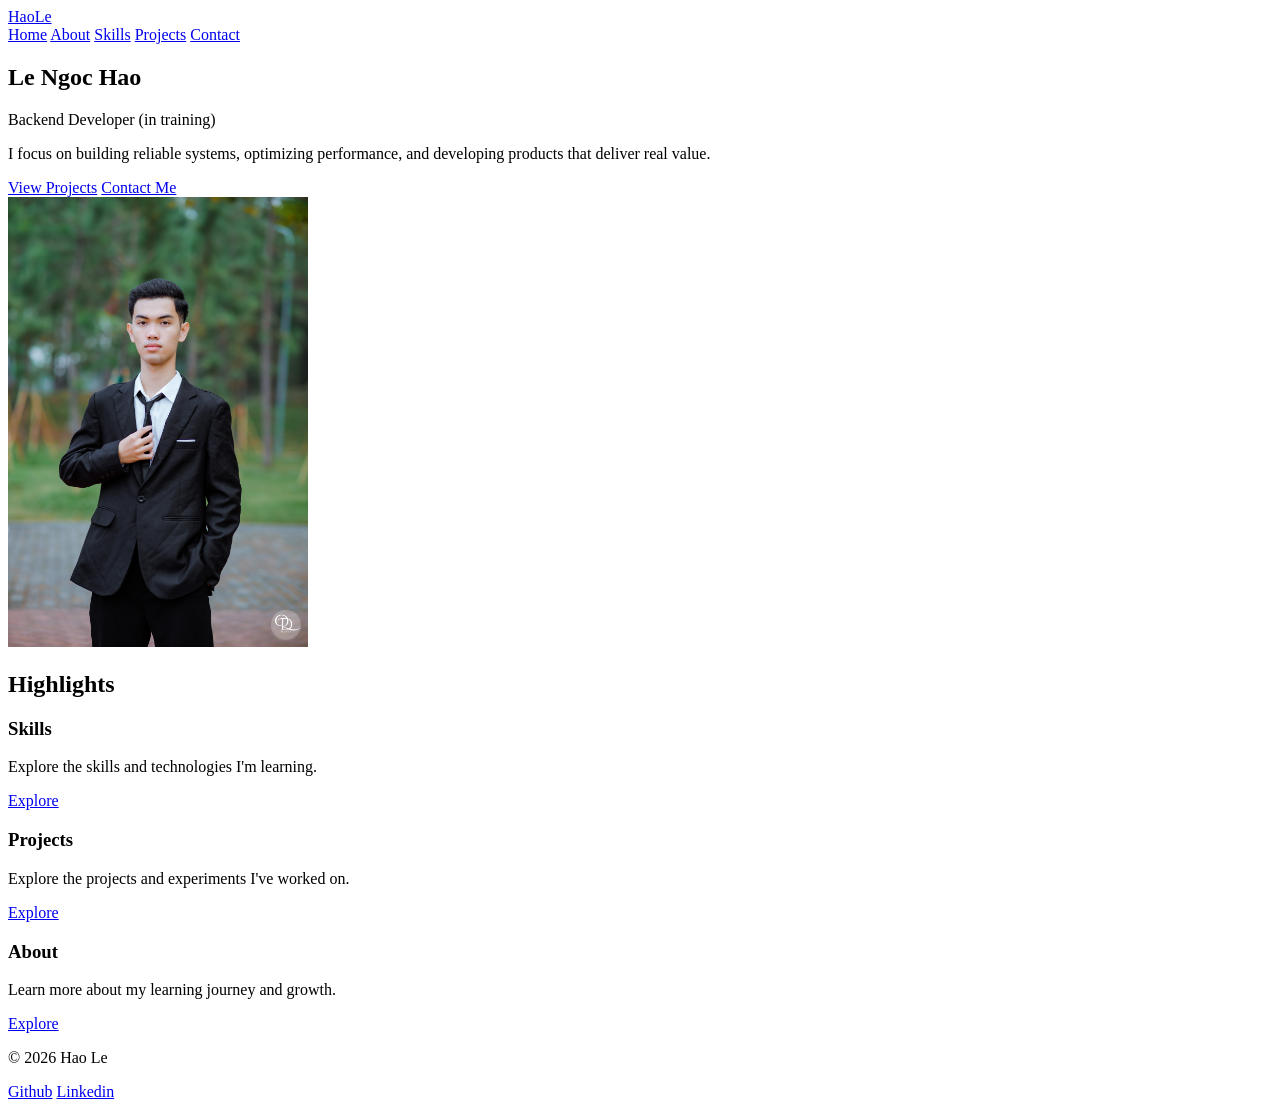
==== index.html @ c52f2e01 "feat(5 pages): html - incomplete" ====
<!doctype html>
<html lang="en">
  <head>
    <meta charset="UTF-8" />
    <meta name="viewport" content="width=device-width, initial-scale=1.0" />
    <!-- Inter (400/500/600/700) from Google Fonts: https://fonts.google.com/specimen/Inter -->
    <title>Home | HaoLe</title>
    <link rel="preconnect" href="https://fonts.googleapis.com" />
    <link rel="preconnect" href="https://fonts.gstatic.com" crossorigin />
    <link
      rel="stylesheet"
      href="https://fonts.googleapis.com/css2?family=Inter:wght@400;500;600;700&amp;display=swap"
    />
    <link rel="stylesheet" href="css/style.css" />
  </head>
  <body>
    <header>
      <div>
        <a href="index.html">HaoLe</a>
        <nav>
          <a href="index.html">Home</a>
          <a href="about.html">About</a>
          <a href="skills.html">Skills</a>
          <a href="projects.html">Projects</a>
          <a href="contact.html">Contact</a>
        </nav>
      </div>
    </header>

    <main>
      <section>
        <div>
          <h1>Le Ngoc Hao</h1>
          <p>Backend Developer (in training)</p>
          <p>
            I focus on building reliable systems, optimizing performance, and
            developing products that deliver real value.
          </p>
          <div>
            <a href="projects.html">View Projects</a>
            <a href="contact.html">Contact Me</a>
          </div>
        </div>

        <div>
          <img
            class="portrait"
            src="anh.jpg"
            width="300"
            alt="Portrait of Le Ngoc Hao in a dark suit outdoors"
          />
        </div>
      </section>

      <section>
        <h2>Highlights</h2>
        <div>
          <article>
            <h3>Skills</h3>
            <p>Explore the skills and technologies I'm learning.</p>
            <a href="skills.html">Explore</a>
          </article>

          <article>
            <h3>Projects</h3>
            <p>Explore the projects and experiments I've worked on.</p>
            <a href="projects.html">Explore</a>
          </article>

          <article>
            <h3>About</h3>
            <p>Learn more about my learning journey and growth.</p>
            <a href="about.html">Explore</a>
          </article>
        </div>
      </section>
    </main>

    <footer>
      <div>
        <p>© 2026 Hao Le</p>
        <nav>
          <a
            href="https://github.com/hao-le"
            target="_blank"
            rel="noopener noreferrer"
            >Github</a
          >
          <a
            href="https://www.linkedin.com/in/h%C3%A0o-l%C3%AA-787840432/"
            target="_blank"
            rel="noopener noreferrer"
            >Linkedin</a
          >
        </nav>
      </div>
    </footer>
  </body>
</html>
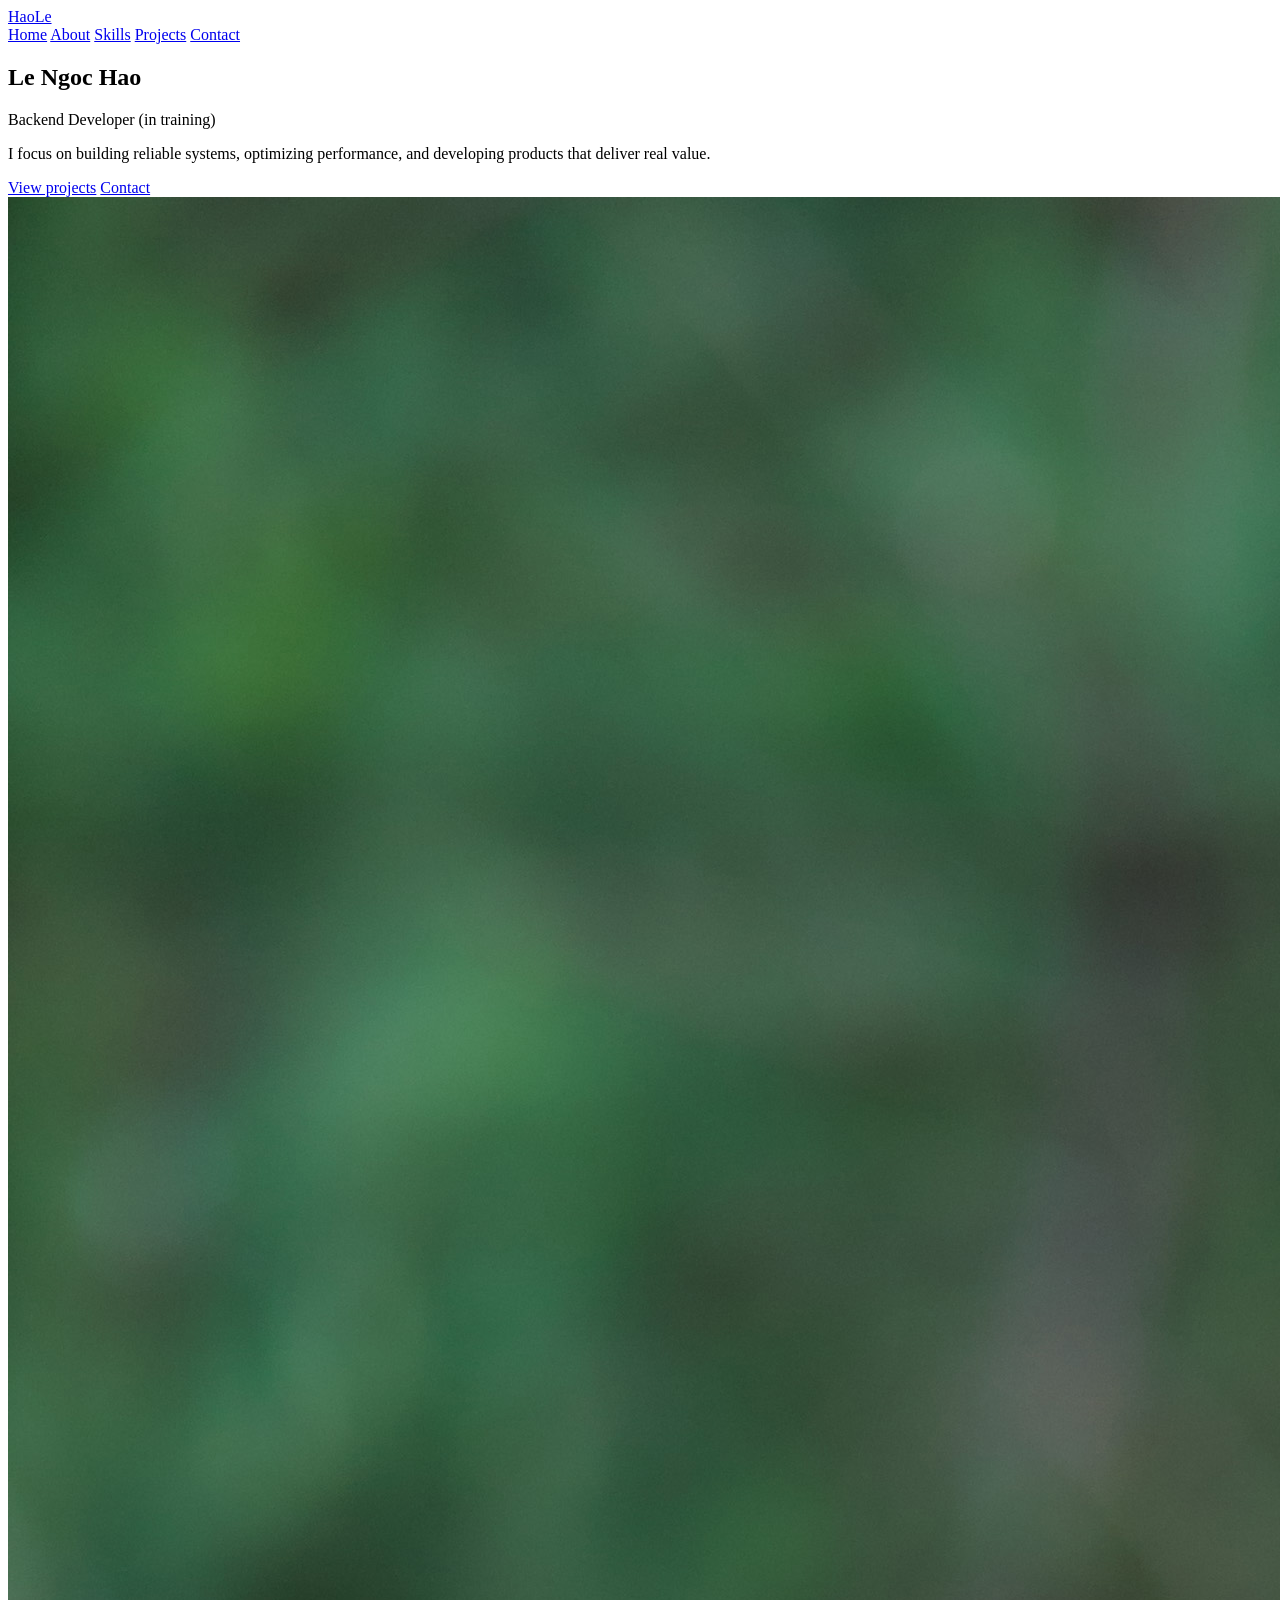
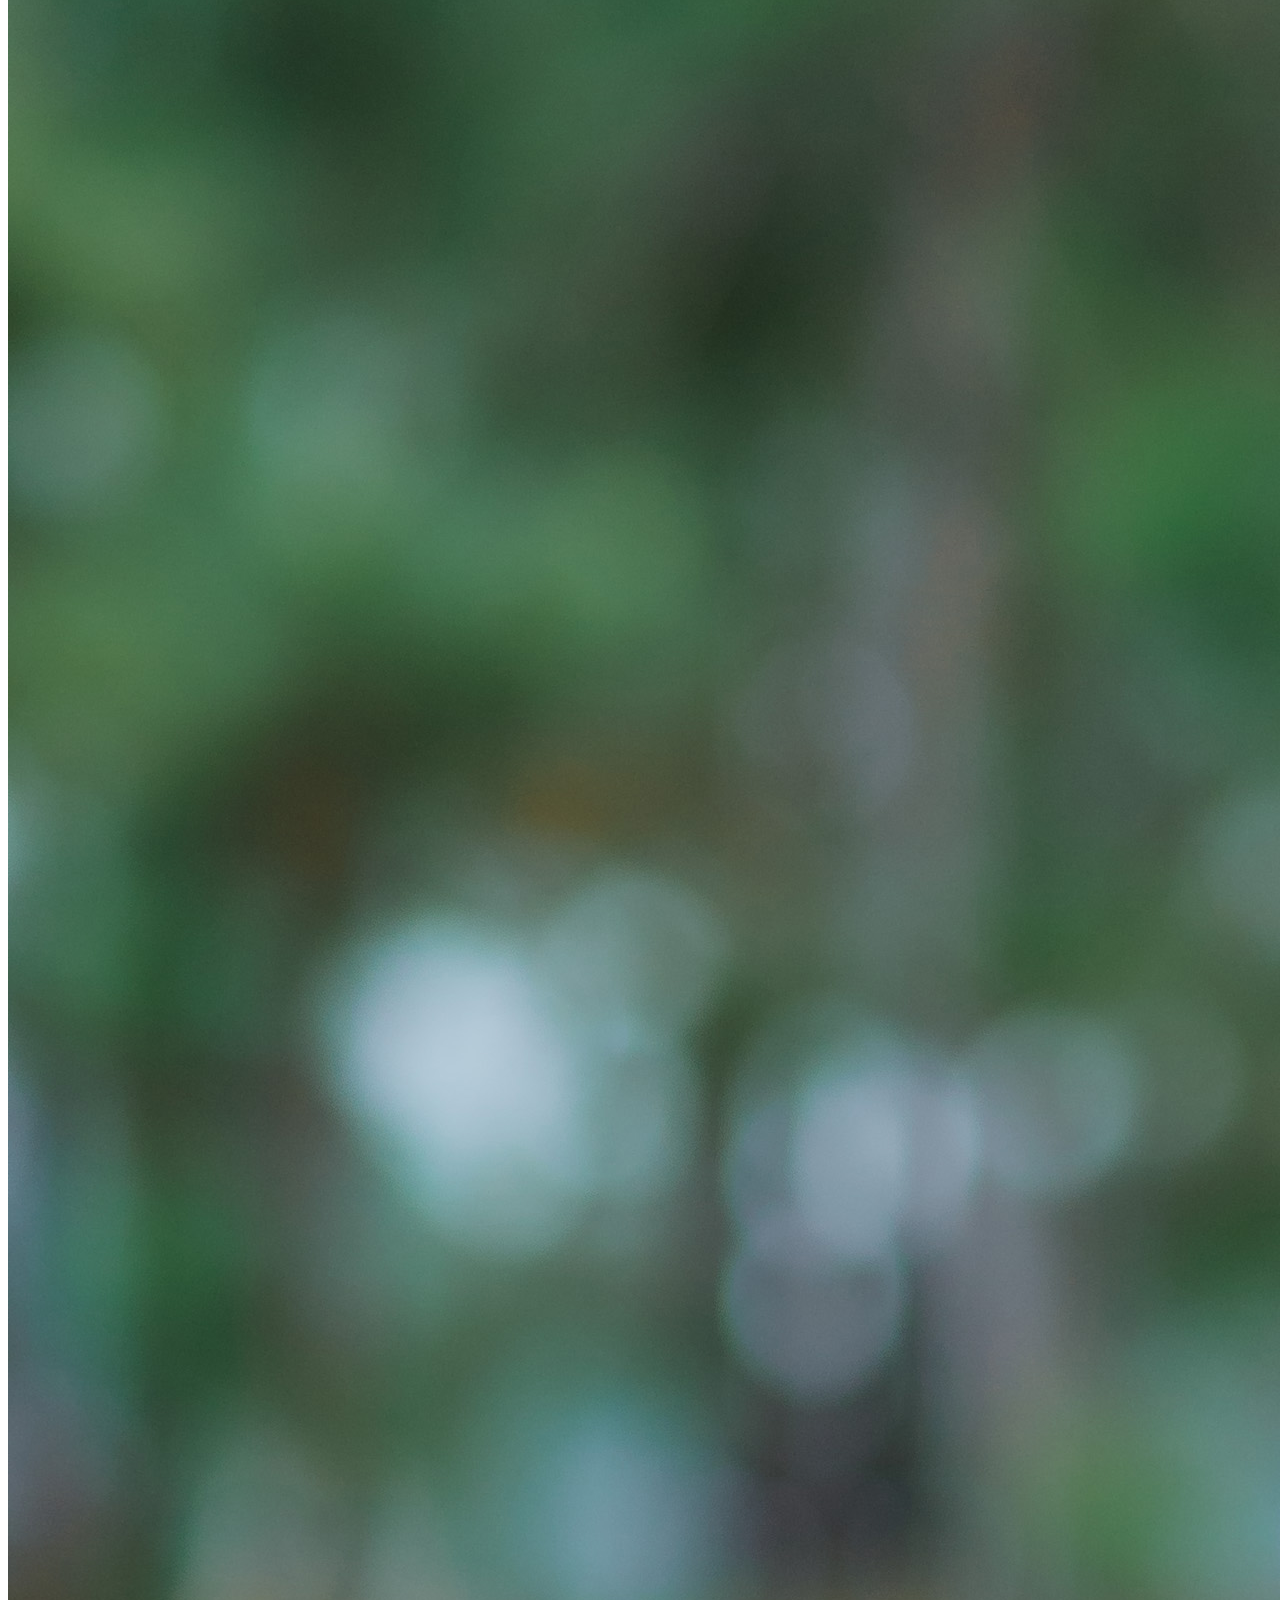
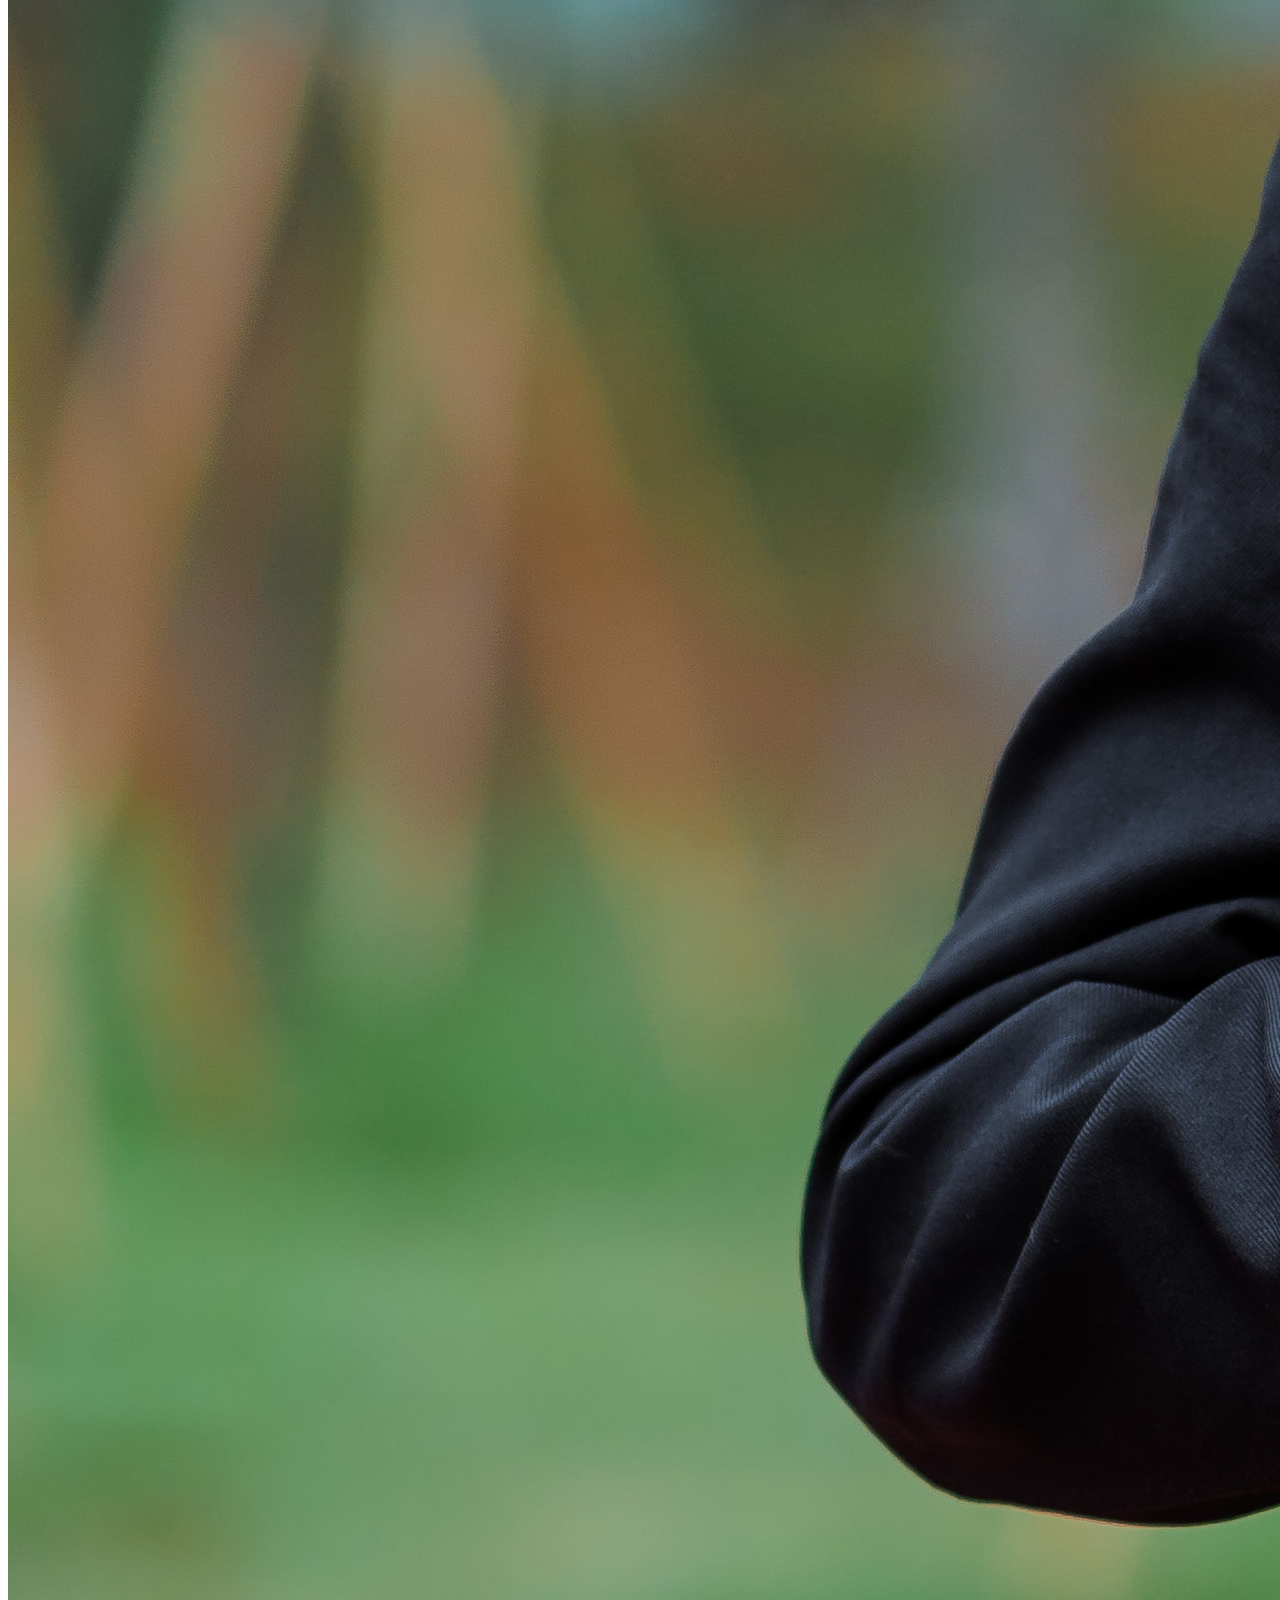
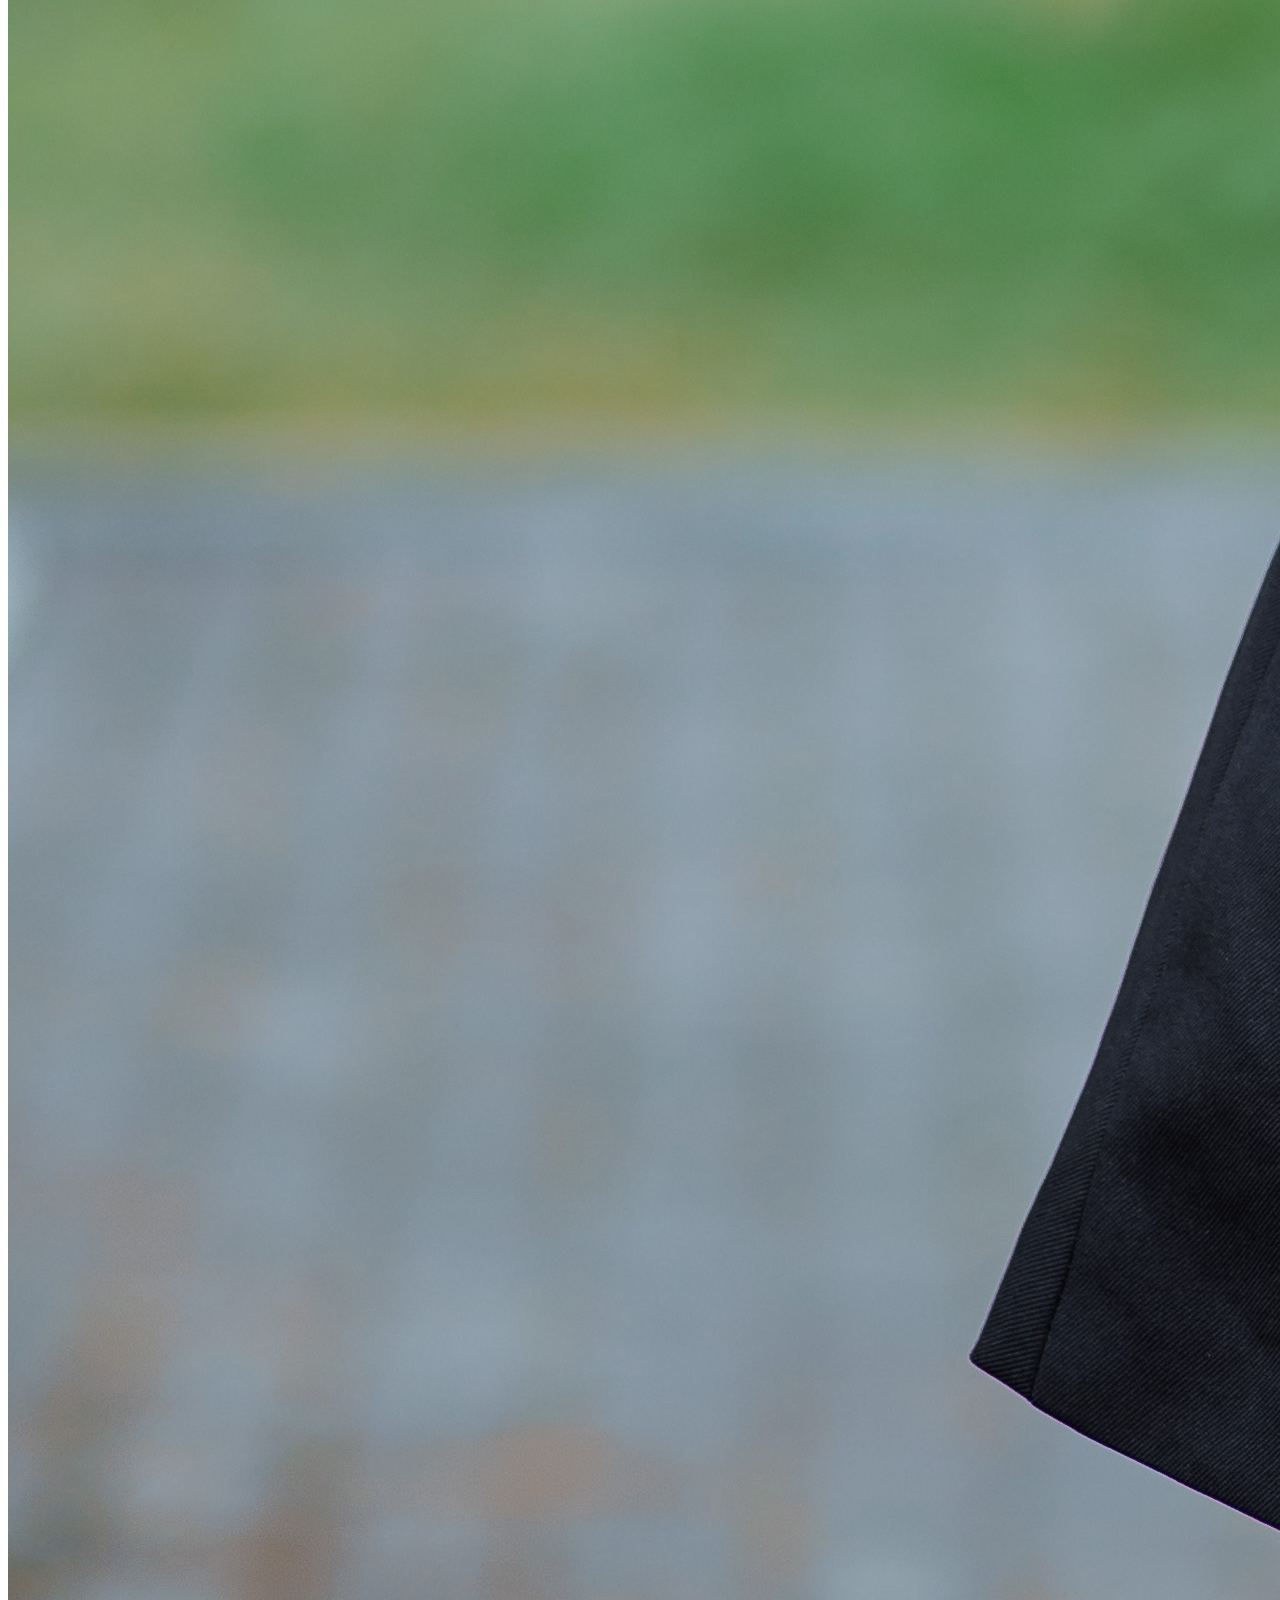
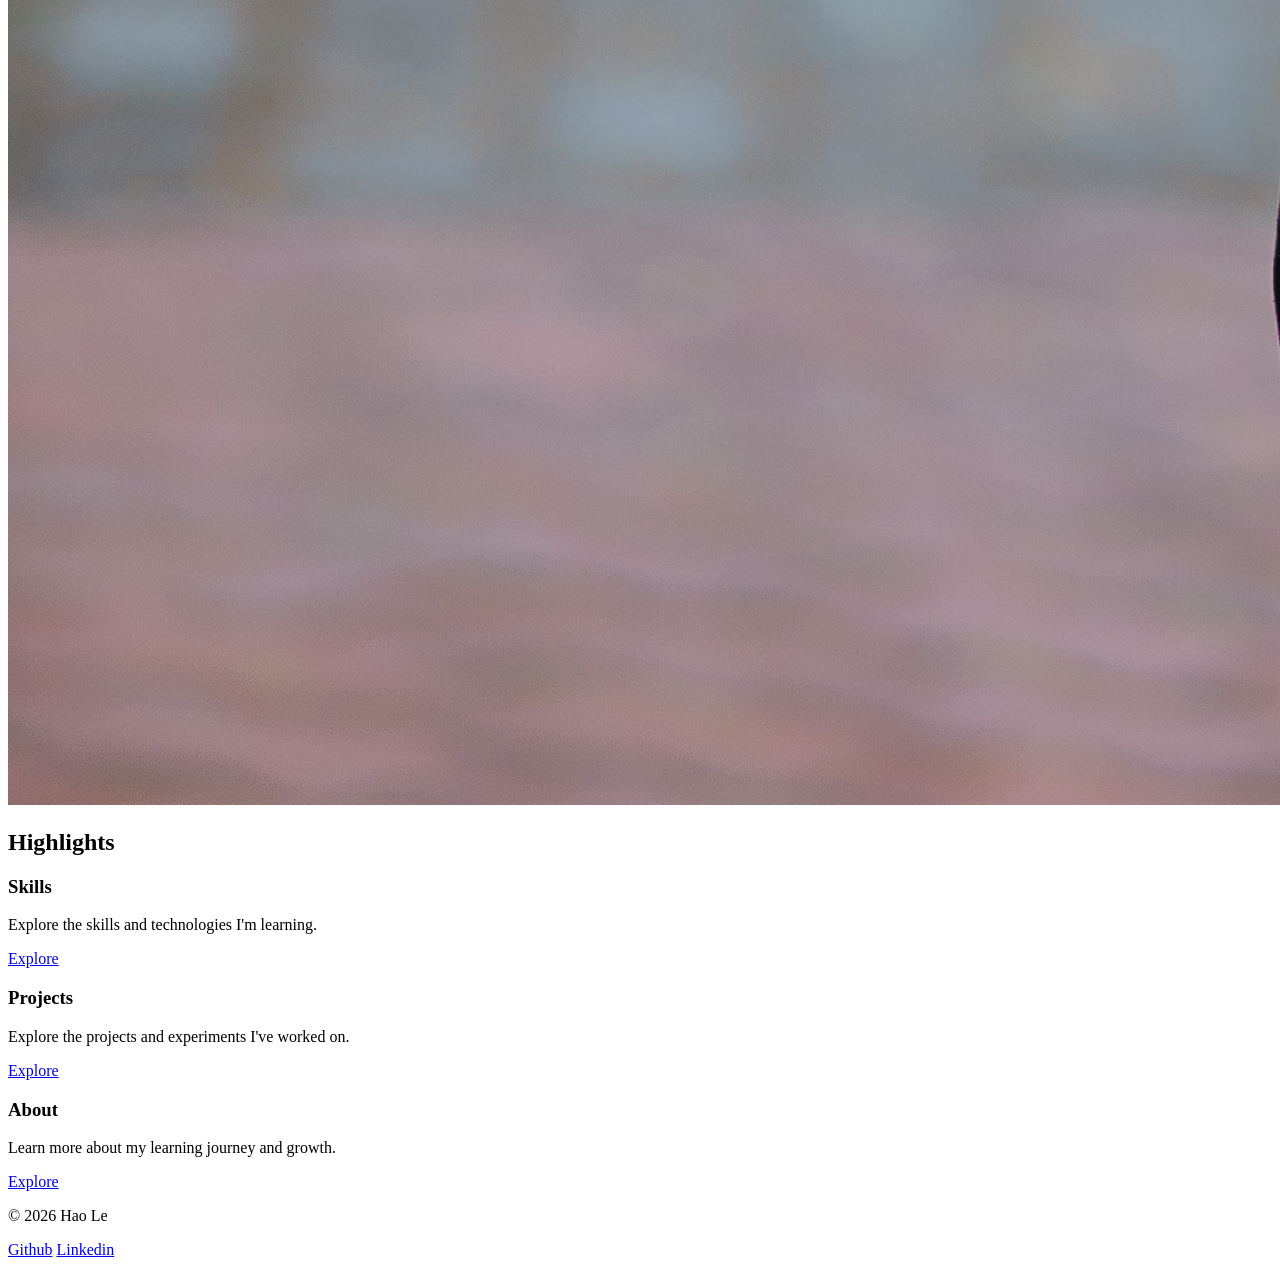
==== commit b1ac19f4: "feat(pages): update HTML structure for CSS" ====
--- a/index.html
+++ b/index.html
@@ -1,10 +1,15 @@
 <!doctype html>
 <html lang="en">
   <head>
-    <meta charset="UTF-8" />
-    <meta name="viewport" content="width=device-width, initial-scale=1.0" />
+    <meta charset="utf-8" />
+    <meta name="viewport" content="width=device-width, initial-scale=1" />
+    <meta name="theme-color" content="#0f172a" />
+    <meta
+      name="description"
+      content="HaoLe — backend developer in training. Explore my background, skills, projects, and contact details."
+    />
+    <title>Home | HaoLe</title>
     <!-- Inter (400/500/600/700) from Google Fonts: https://fonts.google.com/specimen/Inter -->
-    <title>Home | HaoLe</title>
     <link rel="preconnect" href="https://fonts.googleapis.com" />
     <link rel="preconnect" href="https://fonts.gstatic.com" crossorigin />
     <link
@@ -29,48 +34,57 @@
 
     <main>
       <section>
-        <div>
-          <h1>Le Ngoc Hao</h1>
-          <p>Backend Developer (in training)</p>
-          <p>
+        <div class="intro-copy hero-copy">
+          <h1 class="page-title">Le Ngoc Hao</h1>
+          <p class="hero-subtitle">Backend Developer (in training)</p>
+          <p class="body-copy">
             I focus on building reliable systems, optimizing performance, and
             developing products that deliver real value.
           </p>
-          <div>
-            <a href="projects.html">View Projects</a>
-            <a href="contact.html">Contact Me</a>
+          <div class="hero-actions">
+            <a class="button button-primary" href="projects.html"
+              >View projects</a
+            >
+            <a class="button" href="contact.html">Contact</a>
           </div>
         </div>
 
-        <div>
+        <div class="avatar">
           <img
             class="portrait"
             src="anh.jpg"
-            width="300"
+            width="4672"
+            height="7008"
             alt="Portrait of Le Ngoc Hao in a dark suit outdoors"
           />
         </div>
       </section>
 
-      <section>
-        <h2>Highlights</h2>
-        <div>
-          <article>
-            <h3>Skills</h3>
-            <p>Explore the skills and technologies I'm learning.</p>
-            <a href="skills.html">Explore</a>
+      <section class="container page-content">
+        <h2 class="section-title">Highlights</h2>
+        <div class="card-grid">
+          <article class="card">
+            <h3 class="card-title">Skills</h3>
+            <p class="card-copy">
+              Explore the skills and technologies I'm learning.
+            </p>
+            <a class="text-link" href="skills.html">Explore</a>
           </article>
 
-          <article>
-            <h3>Projects</h3>
-            <p>Explore the projects and experiments I've worked on.</p>
-            <a href="projects.html">Explore</a>
+          <article class="card">
+            <h3 class="card-title">Projects</h3>
+            <p class="card-copy">
+              Explore the projects and experiments I've worked on.
+            </p>
+            <a class="text-link" href="projects.html">Explore</a>
           </article>
 
-          <article>
-            <h3>About</h3>
-            <p>Learn more about my learning journey and growth.</p>
-            <a href="about.html">Explore</a>
+          <article class="card">
+            <h3 class="card-title">About</h3>
+            <p class="card-copy">
+              Learn more about my learning journey and growth.
+            </p>
+            <a class="text-link" href="about.html">Explore</a>
           </article>
         </div>
       </section>
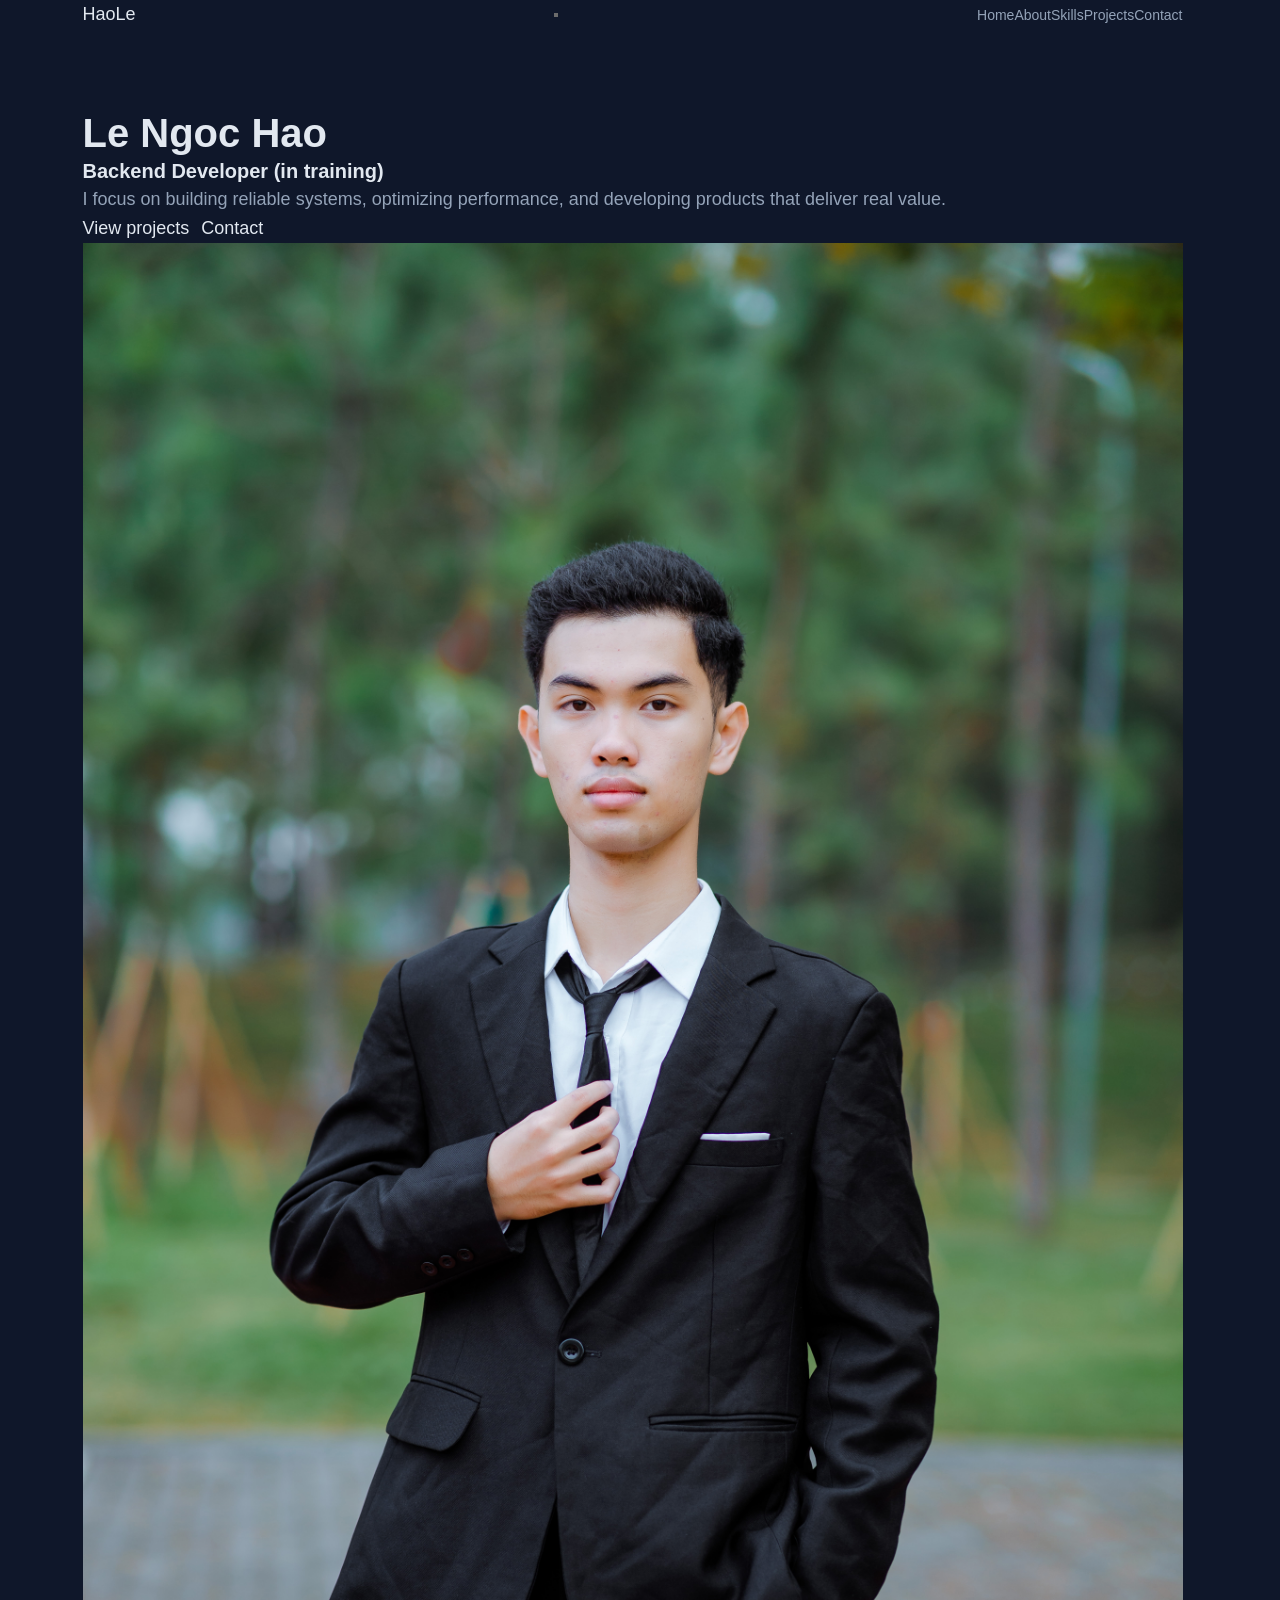
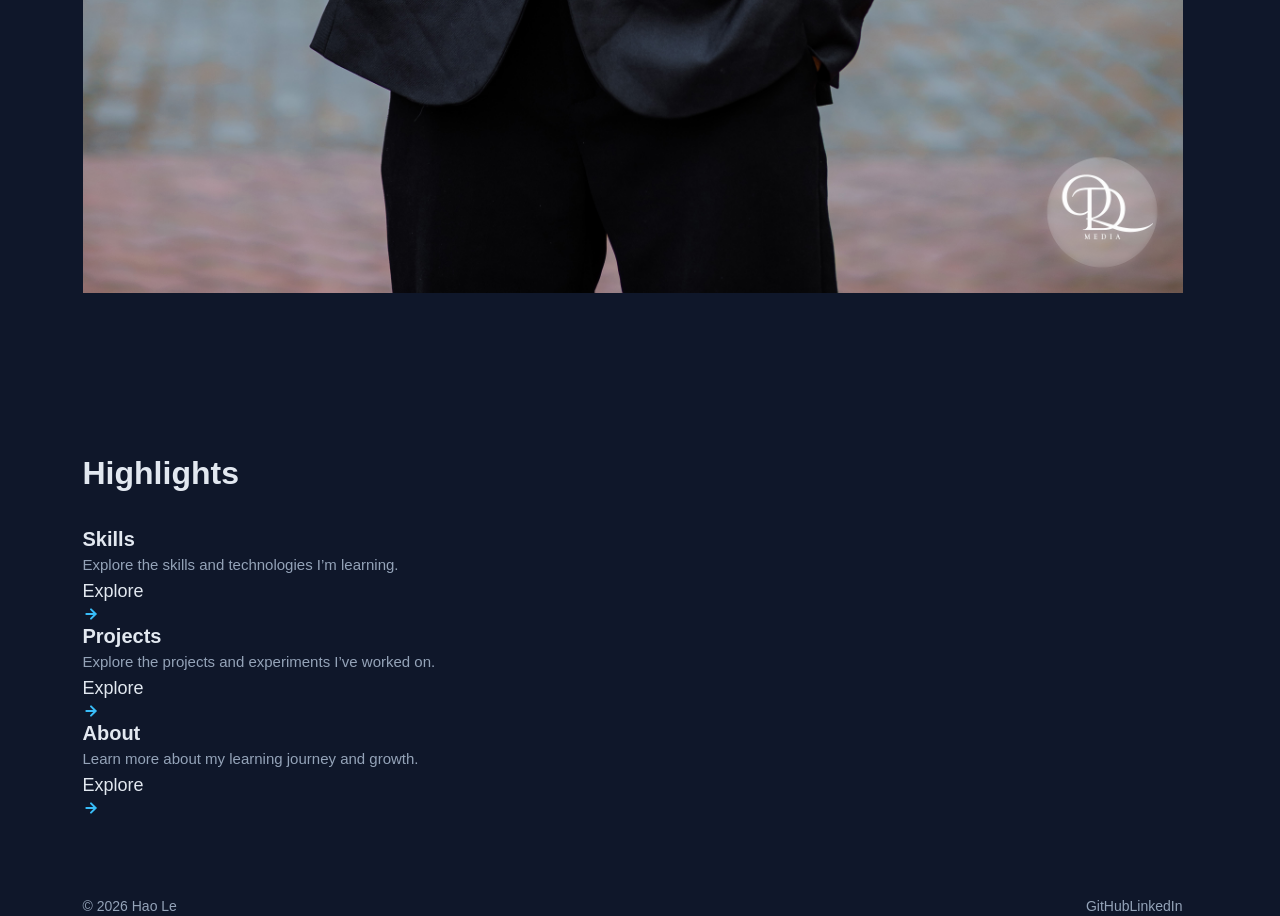
==== commit 0a4356af: "feat: enhance HTML structure and add navigation scripts; introduce new SVG icons" ====
--- a/index.html
+++ b/index.html
@@ -17,23 +17,41 @@
       href="https://fonts.googleapis.com/css2?family=Inter:wght@400;500;600;700&amp;display=swap"
     />
     <link rel="stylesheet" href="css/style.css" />
+    <script src="js/navigation.js" defer></script>
   </head>
   <body>
-    <header>
-      <div>
-        <a href="index.html">HaoLe</a>
-        <nav>
-          <a href="index.html">Home</a>
-          <a href="about.html">About</a>
-          <a href="skills.html">Skills</a>
-          <a href="projects.html">Projects</a>
-          <a href="contact.html">Contact</a>
+    <header class="site-header">
+      <div class="container header-inner">
+        <a class="brand" href="index.html">HaoLe</a>
+        <button
+          class="button menu-toggle"
+          type="button"
+          aria-label="Open navigation menu"
+          aria-expanded="false"
+          aria-controls="primary-navigation"
+        >
+          <span class="menu-icon" aria-hidden="true">
+            <span></span><span></span><span></span>
+          </span>
+        </button>
+        <nav
+          class="nav-list"
+          id="primary-navigation"
+          aria-label="Primary navigation"
+        >
+          <a class="nav-link active" href="index.html" aria-current="page"
+            >Home</a
+          >
+          <a class="nav-link" href="about.html">About</a>
+          <a class="nav-link" href="skills.html">Skills</a>
+          <a class="nav-link" href="projects.html">Projects</a>
+          <a class="nav-link" href="contact.html">Contact</a>
         </nav>
       </div>
     </header>
 
     <main>
-      <section>
+      <section class="container intro hero">
         <div class="intro-copy hero-copy">
           <h1 class="page-title">Le Ngoc Hao</h1>
           <p class="hero-subtitle">Backend Developer (in training)</p>
@@ -66,17 +84,33 @@
           <article class="card">
             <h3 class="card-title">Skills</h3>
             <p class="card-copy">
-              Explore the skills and technologies I'm learning.
+              Explore the skills and technologies I’m learning.
             </p>
-            <a class="text-link" href="skills.html">Explore</a>
+            <a class="text-link" href="skills.html">
+              Explore
+              <img
+                src="assets/icons/arrow-right.svg"
+                width="16"
+                height="16"
+                alt=""
+              />
+            </a>
           </article>
 
           <article class="card">
             <h3 class="card-title">Projects</h3>
             <p class="card-copy">
-              Explore the projects and experiments I've worked on.
+              Explore the projects and experiments I’ve worked on.
             </p>
-            <a class="text-link" href="projects.html">Explore</a>
+            <a class="text-link" href="projects.html">
+              Explore
+              <img
+                src="assets/icons/arrow-right.svg"
+                width="16"
+                height="16"
+                alt=""
+              />
+            </a>
           </article>
 
           <article class="card">
@@ -84,27 +118,35 @@
             <p class="card-copy">
               Learn more about my learning journey and growth.
             </p>
-            <a class="text-link" href="about.html">Explore</a>
+            <a class="text-link" href="about.html">
+              Explore
+              <img
+                src="assets/icons/arrow-right.svg"
+                width="16"
+                height="16"
+                alt=""
+              />
+            </a>
           </article>
         </div>
       </section>
     </main>
 
-    <footer>
-      <div>
+    <footer class="site-footer">
+      <div class="container footer-inner">
         <p>© 2026 Hao Le</p>
-        <nav>
+        <nav class="social-links">
           <a
-            href="https://github.com/hao-le"
+            href="https://github.com/Haole102"
             target="_blank"
             rel="noopener noreferrer"
-            >Github</a
+            >GitHub</a
           >
           <a
             href="https://www.linkedin.com/in/h%C3%A0o-l%C3%AA-787840432/"
             target="_blank"
             rel="noopener noreferrer"
-            >Linkedin</a
+            >LinkedIn</a
           >
         </nav>
       </div>
--- a/css/style.css
+++ b/css/style.css
@@ -0,0 +1,195 @@
+:root {
+  color-scheme: dark;
+  --bg: #0f172a;
+  --card: #1e293b;
+  --text: #e2e8f0;
+  --muted: #94a3b8;
+  --accent: #38bdf8;
+  --accent-2: #34d399;
+  --on-accent: #0f172a;
+  --border-subtle: #334155;
+  --border-strong: #64748b;
+  --focus-ring: #38bdf8;
+  --space-4: 4px;
+  --space-8: 8px;
+  --space-12: 12px;
+  --space-16: 16px;
+  --space-20: 20px;
+  --space-24: 24px;
+  --space-32: 32px;
+  --space-64: 64px;
+  --space-80: 80px;
+  --radius-4: 4px;
+  --radius-8: 8px;
+  --radius-12: 12px;
+  --radius-16: 16px;
+  --radius-24: 24px;
+  --font-body: Inter, sans-serif;
+  --font-size-base: 18px;
+  --inside-border: inset 0 0 0 1px var(--border-subtle);
+}
+
+* {
+  box-sizing: border-box;
+  margin: 0;
+  padding: 0;
+}
+
+html {
+  font-size: var(--font-size-base);
+  scrollbar-gutter: stable;
+  /* keep space for scrollbar */
+}
+
+body {
+  margin: 0;
+  min-height: 100vh;
+  display: flex;
+  flex-direction: column;
+  background: var(--bg);
+  color: var(--text);
+  font-family: var(--font-body);
+  line-height: 29px;
+  font-synthesis: none;
+  overflow-wrap: anywhere;
+}
+
+main {
+  flex: 1;
+}
+
+h1,
+h2,
+h3,
+p {
+  margin: 0;
+}
+
+a {
+  color: inherit;
+  text-decoration: none;
+  transition: color 0.2s ease;
+}
+
+button {
+  font: inherit;
+  cursor: pointer;
+}
+
+img {
+  display: block;
+  max-width: 100%;
+  height: auto;
+}
+
+a:focus-visible,
+button:focus-visible {
+  outline: 2px solid var(--focus-ring);
+  outline-offset: 2px;
+}
+
+/* Shared layout */
+.container {
+  width: 1132px;
+  max-width: 100%;
+  margin-inline: auto;
+  padding: 0 var(--space-16);
+}
+
+.page-content,
+.hero {
+  padding-block: var(--space-80);
+}
+
+.page-content,
+.intro-copy,
+.card,
+.education,
+.timeline,
+.skill-list,
+.menu-icon {
+  display: flex;
+  flex-direction: column;
+}
+
+.page-content,
+.education {
+  gap: var(--space-32);
+}
+
+.header-inner,
+.footer-inner,
+.nav-list,
+.social-links,
+.hero-actions,
+.project-filters,
+.technology-tags {
+  display: flex;
+  flex-wrap: wrap;
+}
+
+.header-inner,
+.footer-inner,
+.nav-list,
+.social-links {
+  align-items: center;
+}
+
+.header-inner,
+.footer-inner {
+  justify-content: space-between;
+}
+
+.hero-actions,
+.project-filters {
+  gap: var(--space-12);
+}
+
+.timeline,
+.skill-list,
+.technology-tags {
+  margin: 0;
+  padding: 0;
+  list-style: none;
+}
+
+/* Shared typography. */
+.page-title {
+  font-size: 40px;
+  font-weight: 700;
+  line-height: 48px;
+}
+
+.section-title {
+  font-size: 32px;
+  font-weight: 700;
+  line-height: 40px;
+}
+
+.card-title,
+.hero-subtitle,
+.timeline-label {
+  font-size: 20px;
+  font-weight: 600;
+  line-height: 28px;
+}
+
+.nav-link,
+.footer-inner {
+  font-size: 14px;
+  line-height: 20px;
+}
+
+.nav-link,
+.footer-inner,
+.body-copy,
+.card-copy,
+.skill-list {
+  color: var(--muted);
+}
+
+.card-copy,
+.skill-list {
+  font-size: 15px;
+  line-height: 24px;
+}
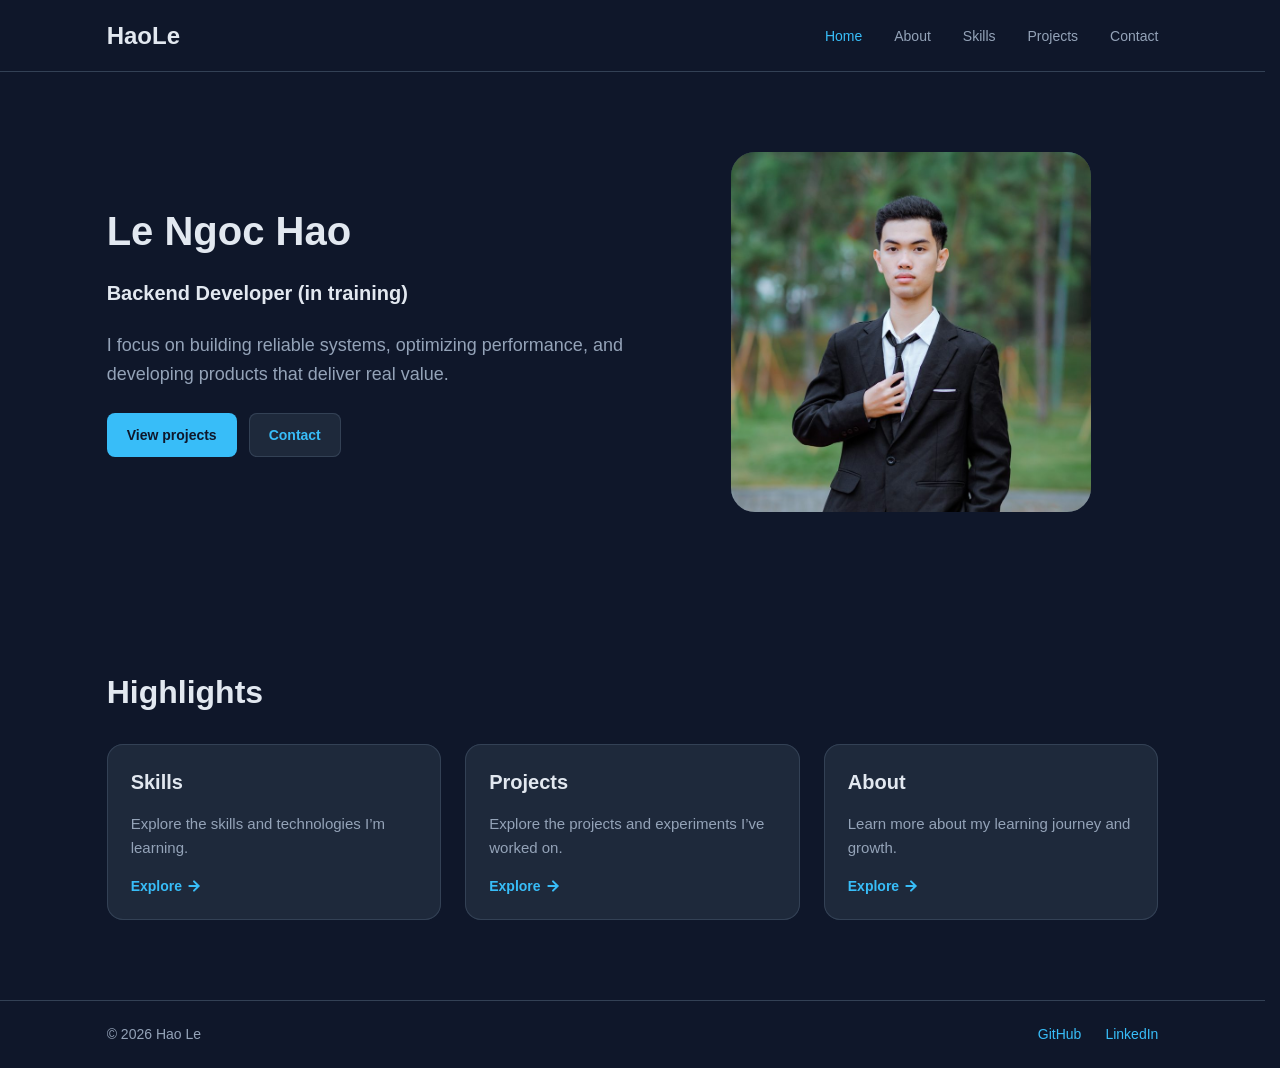
==== commit 9c8d0e78: "feat: update content and improve accessibility for about, contact, and skills pages; add navigation " ====
--- a/index.html
+++ b/index.html
@@ -6,10 +6,9 @@
     <meta name="theme-color" content="#0f172a" />
     <meta
       name="description"
-      content="HaoLe — backend developer in training. Explore my background, skills, projects, and contact details."
+      content="Le Ngoc Hao, a backend developer in training. Start here for highlights and links to skills, projects and about pages."
     />
     <title>Home | HaoLe</title>
-    <!-- Inter (400/500/600/700) from Google Fonts: https://fonts.google.com/specimen/Inter -->
     <link rel="preconnect" href="https://fonts.googleapis.com" />
     <link rel="preconnect" href="https://fonts.gstatic.com" crossorigin />
     <link
@@ -70,9 +69,9 @@
         <div class="avatar">
           <img
             class="portrait"
-            src="anh.jpg"
-            width="4672"
-            height="7008"
+            src="images/portrait.jpg"
+            width="800"
+            height="1200"
             alt="Portrait of Le Ngoc Hao in a dark suit outdoors"
           />
         </div>
@@ -80,7 +79,7 @@
 
       <section class="container page-content">
         <h2 class="section-title">Highlights</h2>
-        <div class="card-grid">
+        <div class="card-grid highlight-grid">
           <article class="card">
             <h3 class="card-title">Skills</h3>
             <p class="card-copy">
@@ -135,7 +134,7 @@
     <footer class="site-footer">
       <div class="container footer-inner">
         <p>© 2026 Hao Le</p>
-        <nav class="social-links">
+        <nav class="social-links" aria-label="Social media">
           <a
             href="https://github.com/Haole102"
             target="_blank"
--- a/css/style.css
+++ b/css/style.css
@@ -26,7 +26,10 @@
   --radius-24: 24px;
   --font-body: Inter, sans-serif;
   --font-size-base: 18px;
+  /* Inset box-shadow acts as a 1px border without changing the box size */
   --inside-border: inset 0 0 0 1px var(--border-subtle);
+  /* Side padding: 120px at 1440px, shrinks with the viewport (clamp: min, flexible, max) */
+  --gutter: clamp(48px, 8.3334vw, 120px);
 }
 
 * {
@@ -35,10 +38,11 @@
   padding: 0;
 }
 
+/* ===== Base / reset ===== */
 html {
   font-size: var(--font-size-base);
+  /* Reserve scrollbar space so the layout does not shift between pages */
   scrollbar-gutter: stable;
-  /* keep space for scrollbar */
 }
 
 body {
@@ -51,6 +55,7 @@
   font-family: var(--font-body);
   line-height: 29px;
   font-synthesis: none;
+  /* Break long words/URLs instead of overflowing on small screens */
   overflow-wrap: anywhere;
 }
 
@@ -82,18 +87,19 @@
   height: auto;
 }
 
+/* Visible focus ring for keyboard users only (:focus-visible) */
 a:focus-visible,
 button:focus-visible {
   outline: 2px solid var(--focus-ring);
   outline-offset: 2px;
 }
 
-/* Shared layout */
+/* ===== Layout ===== */
 .container {
-  width: 1132px;
-  max-width: 100%;
+  width: 100%;
+  max-width: 1440px;
   margin-inline: auto;
-  padding: 0 var(--space-16);
+  padding-inline: var(--gutter);
 }
 
 .page-content,
@@ -153,7 +159,7 @@
   list-style: none;
 }
 
-/* Shared typography. */
+/* ===== Typography ===== */
 .page-title {
   font-size: 40px;
   font-weight: 700;
@@ -193,3 +199,425 @@
   font-size: 15px;
   line-height: 24px;
 }
+
+.button,
+.avatar,
+.card,
+.project-media {
+  box-shadow: var(--inside-border);
+}
+
+.button,
+.text-link {
+  display: inline-flex;
+  align-items: center;
+  align-self: flex-start;
+  color: var(--accent);
+  font-size: 14px;
+  font-weight: 600;
+  line-height: 20px;
+}
+
+/* ===== Buttons ===== */
+.button {
+  justify-content: center;
+  flex-shrink: 0;
+  max-width: 100%;
+  padding: var(--space-12) var(--space-20);
+  border: 0;
+  border-radius: var(--radius-8);
+  background: var(--card);
+  text-align: center;
+  transition:
+    background 0.2s ease,
+    color 0.2s ease,
+    box-shadow 0.2s ease;
+}
+
+.menu-toggle,
+.project-filters button {
+  color: var(--text);
+}
+
+.button-primary,
+.project-filter-button[aria-pressed="true"] {
+  background: var(--accent);
+  box-shadow: none;
+  color: var(--on-accent);
+}
+
+.button-repository {
+  padding: var(--space-8) var(--space-12);
+}
+
+.text-link {
+  gap: var(--space-4);
+}
+
+.social-links a:hover,
+.text-link:hover,
+.contact-grid a:hover,
+a.button:hover {
+  text-decoration: underline;
+  text-underline-offset: var(--space-4);
+}
+
+/* ===== Header, footer and navigation ===== */
+.site-header {
+  position: sticky;
+  top: 0;
+  z-index: 50;
+  background: var(--bg);
+  box-shadow: inset 0 -1px var(--border-subtle);
+}
+
+.site-footer {
+  background: var(--bg);
+  box-shadow: inset 0 1px var(--border-subtle);
+}
+
+.header-inner {
+  gap: var(--space-16) var(--space-32);
+  min-height: 72px;
+}
+
+.brand {
+  font-size: 24px;
+  font-weight: 700;
+  line-height: 32px;
+}
+
+.nav-list {
+  gap: var(--space-12) var(--space-32);
+}
+
+.nav-link {
+  font-weight: 500;
+}
+
+.nav-link.active,
+.nav-link:hover {
+  color: var(--accent);
+}
+
+.footer-inner {
+  gap: var(--space-16);
+  padding-block: var(--space-24);
+}
+
+.social-links {
+  gap: var(--space-24);
+  color: var(--accent);
+}
+
+.menu-toggle {
+  display: none;
+  width: 40px;
+  height: 40px;
+  padding: 0;
+}
+
+.menu-icon {
+  gap: var(--space-4);
+  width: 20px;
+}
+
+.menu-icon span {
+  height: 2px;
+  border-radius: 1px;
+  background: currentColor;
+}
+
+/* Hamburger icon turns into an X when the menu is open */
+.menu-toggle[aria-expanded="true"] .menu-icon span:nth-child(1) {
+  transform: translateY(6px) rotate(45deg);
+}
+
+.menu-toggle[aria-expanded="true"] .menu-icon span:nth-child(2) {
+  opacity: 0;
+}
+
+.menu-toggle[aria-expanded="true"] .menu-icon span:nth-child(3) {
+  transform: translateY(-6px) rotate(-45deg);
+}
+
+/* ===== Intro (home hero and about) ===== */
+.intro {
+  display: grid;
+  grid-template-columns: minmax(0, 560px) minmax(0, 360px);
+  justify-content: start;
+  align-items: center;
+  gap: var(--space-64);
+}
+
+.about-intro {
+  grid-template-columns: minmax(0, 360px) minmax(0, 1fr);
+  align-items: start;
+}
+
+.intro-copy {
+  gap: var(--space-24);
+  min-width: 0;
+}
+
+.hero-copy {
+  align-items: flex-start;
+}
+
+.avatar,
+.card {
+  min-width: 0;
+  background: var(--card);
+}
+
+.avatar {
+  width: 100%;
+  max-width: 360px;
+  /* Keeps the avatar square at any width */
+  aspect-ratio: 1;
+  overflow: hidden;
+  border-radius: var(--radius-24);
+}
+
+.portrait {
+  width: 100%;
+  height: 100%;
+  object-fit: cover;
+  /* Crop the portrait so the face stays visible */
+  object-position: center 30%;
+}
+
+/* ===== Cards and grids ===== */
+.card-grid {
+  display: grid;
+  /* minmax(0, 1fr) lets columns shrink below their content width */
+  grid-template-columns: repeat(3, minmax(0, 1fr));
+  align-items: start;
+  gap: var(--space-24);
+}
+
+.contact-grid {
+  grid-template-columns: repeat(2, minmax(0, 384px));
+}
+
+.card {
+  gap: var(--space-16);
+  padding: var(--space-24);
+  border-radius: var(--radius-16);
+  transition: box-shadow 0.2s ease;
+}
+
+.card:hover {
+  box-shadow: inset 0 0 0 1px var(--border-strong);
+}
+
+.about-content {
+  gap: var(--space-64);
+}
+
+/* ===== About timeline ===== */
+.timeline {
+  gap: var(--space-24);
+}
+
+.timeline-item {
+  display: flex;
+  align-items: flex-start;
+  gap: var(--space-16);
+  min-height: 68px;
+}
+
+.timeline-marker {
+  flex-shrink: 0;
+}
+
+.timeline-item:last-child {
+  min-height: 0;
+}
+
+.timeline-label {
+  min-width: 0;
+}
+
+.skill-list {
+  gap: var(--space-12);
+}
+
+/* ===== Projects page ===== */
+.project-filter-button {
+  padding: var(--space-8) var(--space-16);
+}
+
+.project-filter-button:hover {
+  box-shadow: inset 0 0 0 1px var(--accent);
+}
+
+.project-grid .card[hidden] {
+  display: none;
+}
+
+.project-media {
+  display: grid;
+  place-items: center;
+  height: 200px;
+  border-radius: var(--radius-12);
+}
+
+.project-media img {
+  max-height: 100%;
+  object-fit: contain;
+}
+
+.technology-tags {
+  align-items: flex-start;
+  gap: var(--space-8);
+}
+
+.technology-tag {
+  padding: var(--space-4) var(--space-8);
+  border-radius: var(--radius-4);
+  color: var(--accent-2);
+  font-size: 12px;
+  font-weight: 600;
+  line-height: 18px;
+}
+
+/* ===== Mobile layout: 768px and below (desktop is the default above) ===== */
+@media (max-width: 768px) {
+  :root {
+    --gutter: 24px;
+  }
+
+  .page-content,
+  .hero {
+    padding-block: var(--space-32);
+  }
+
+  .page-content {
+    gap: var(--space-24);
+  }
+
+  /* :has() selects the page that contains a highlight grid / filters, to match Figma spacing */
+  .page-content:has(.highlight-grid) {
+    gap: var(--space-16);
+  }
+
+  .page-content:has(.project-filters) {
+    gap: var(--space-32);
+  }
+
+  .header-inner {
+    gap: 0;
+    min-height: 0;
+    padding: var(--space-16);
+  }
+
+  .menu-toggle {
+    display: inline-flex;
+  }
+
+  .nav-list {
+    display: none;
+    flex-basis: 100%;
+    flex-direction: column;
+    align-items: stretch;
+    gap: 0;
+    padding-top: var(--space-32);
+  }
+
+  .nav-list.is-open {
+    display: flex;
+  }
+
+  .nav-link {
+    padding: var(--space-12) 0;
+    border-radius: var(--radius-8);
+  }
+
+  .nav-link:hover,
+  .nav-link.active {
+    background: var(--card);
+    padding-inline: var(--space-16);
+  }
+
+  .footer-inner {
+    padding-inline: var(--space-24);
+  }
+
+  .card-grid,
+  .contact-grid {
+    grid-template-columns: minmax(0, 1fr);
+  }
+
+  .intro,
+  .about-intro {
+    grid-template-columns: minmax(0, 1fr);
+    justify-content: stretch;
+    align-items: start;
+    gap: var(--space-24);
+  }
+
+  .avatar {
+    max-width: 220px;
+  }
+
+  /* order: -1 shows the portrait above the text */
+  .hero .avatar {
+    order: -1;
+  }
+
+  .hero-copy {
+    gap: var(--space-16);
+  }
+
+  .hero-actions {
+    flex-direction: column;
+    align-items: stretch;
+    width: 100%;
+  }
+
+  .hero-actions .button {
+    align-self: stretch;
+  }
+
+  .about-intro {
+    gap: var(--space-32);
+  }
+
+  /* display: contents removes the wrapper box so its children join the grid and can be reordered */
+  .about-intro .intro-copy {
+    display: contents;
+  }
+
+  /* order: -1 moves the title above the portrait */
+  .about-intro .page-title {
+    order: -1;
+  }
+
+  .highlight-grid {
+    gap: var(--space-16);
+  }
+
+  .highlight-grid .card {
+    gap: var(--space-12);
+    padding: var(--space-20);
+  }
+
+  .contact-grid {
+    gap: var(--space-16);
+  }
+
+  /* Filters wrap into two columns */
+  .project-filters {
+    display: grid;
+    grid-template-columns: repeat(2, max-content);
+  }
+
+  .about-content {
+    gap: var(--space-32);
+  }
+
+  .education {
+    gap: var(--space-24);
+  }
+}
